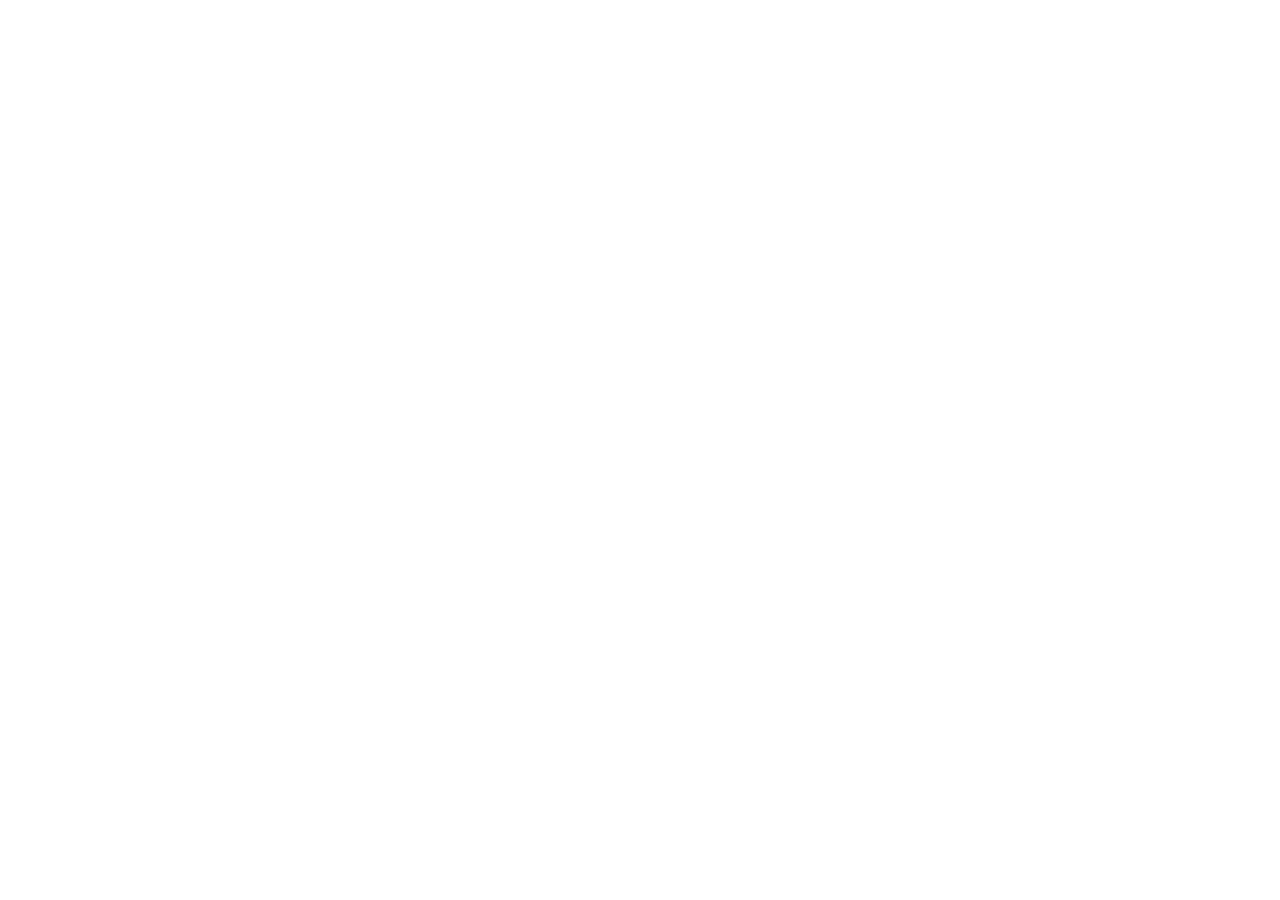
==== html/index.html @ 9abbef3a "Create index.html" ====
<!DOCTYPE html>
<html lang="en">

<head>
    <meta charset="UTF-8">
    <meta name="viewport" content="width=device-width, initial-scale=1.0">
    <title>Document</title>
</head>

<body>
    <script src="../scripts/game.js" defer></script>
</body>

</html>
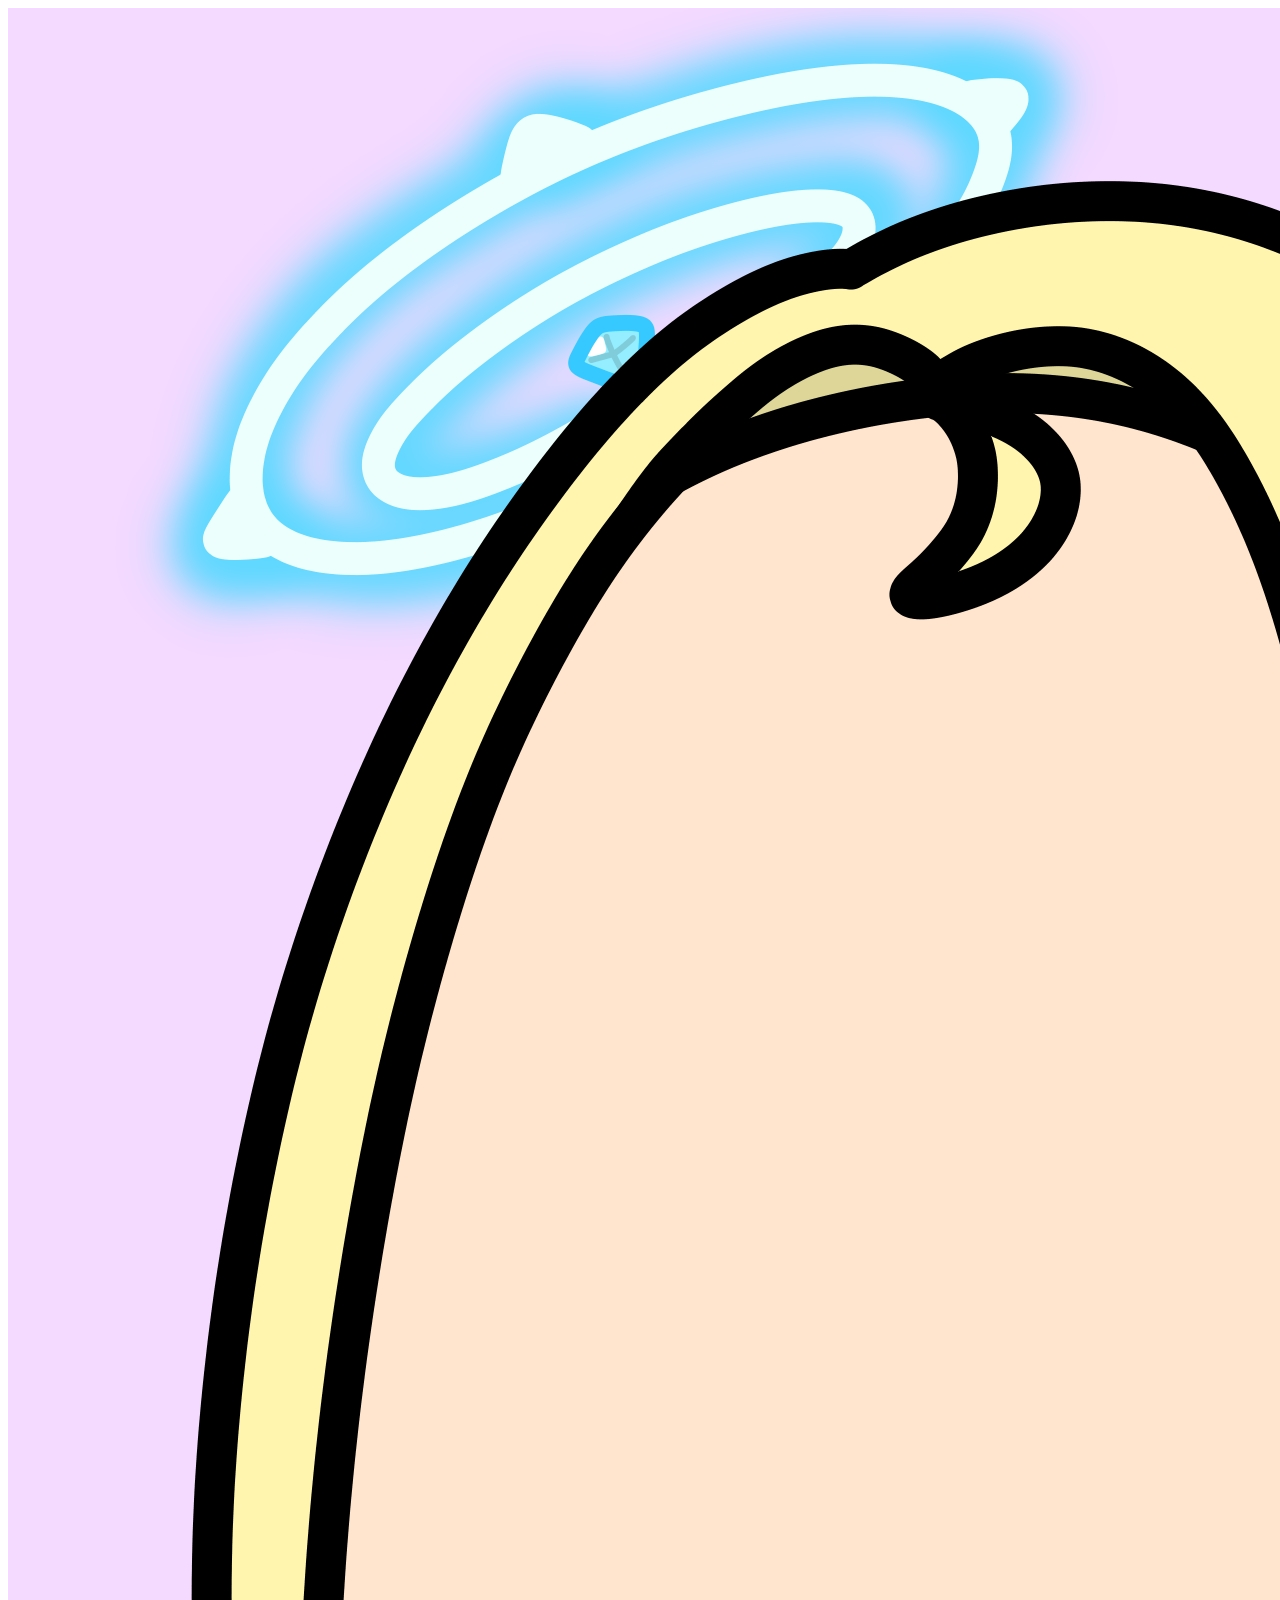
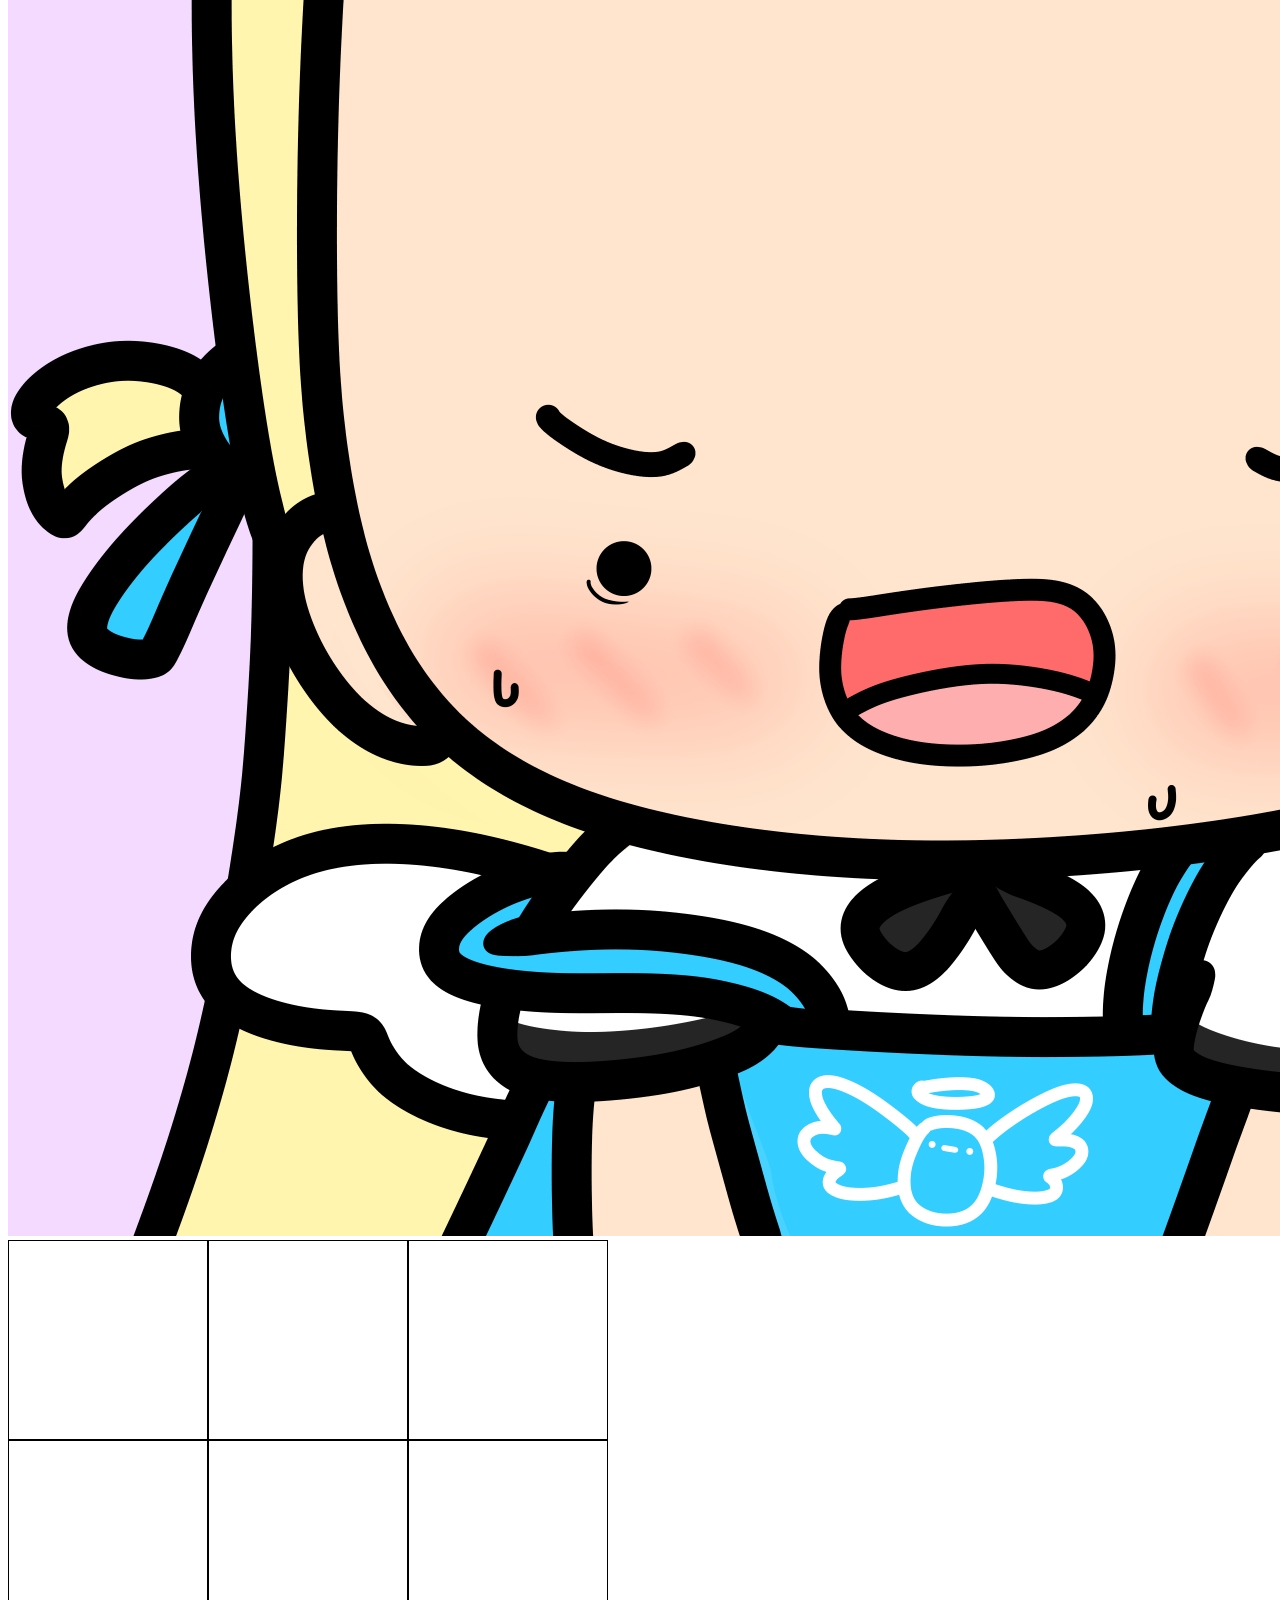
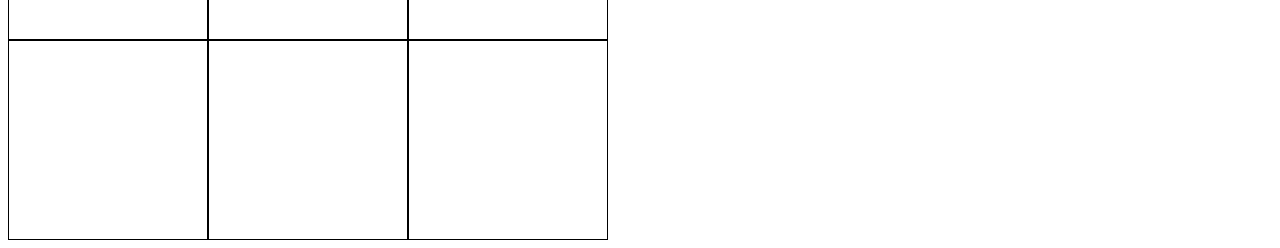
==== commit 87058efa: "added few divs for structure" ====
--- a/html/index.html
+++ b/html/index.html
@@ -4,11 +4,16 @@
 <head>
     <meta charset="UTF-8">
     <meta name="viewport" content="width=device-width, initial-scale=1.0">
-    <title>Document</title>
+    <script src="../scripts/game.js" defer></script>
+    <link rel="stylesheet" href="../styles/styles.css">
+    <title>Tic Tac Toe Game</title>
 </head>
 
 <body>
-    <script src="../scripts/game.js" defer></script>
+    <div class="main-container">
+        <img id="sora-board" src="../imgs/sora.jpg" alt="Sora" class="sora-image">
+        <div class="grid-container"></div>
+    </div>
 </body>
 
 </html>
--- a/styles/styles.css
+++ b/styles/styles.css
@@ -0,0 +1,14 @@
+.grid-container {
+    display: grid;
+    grid-template-columns: repeat(3, 200px);
+    grid-template-rows: repeat(3, 200px);
+}
+
+.grid-item {
+    border: 1px solid #000;
+    display: flex;
+    align-items: center;
+    justify-content: center;
+    font-size: 2rem;
+    cursor: pointer;
+}
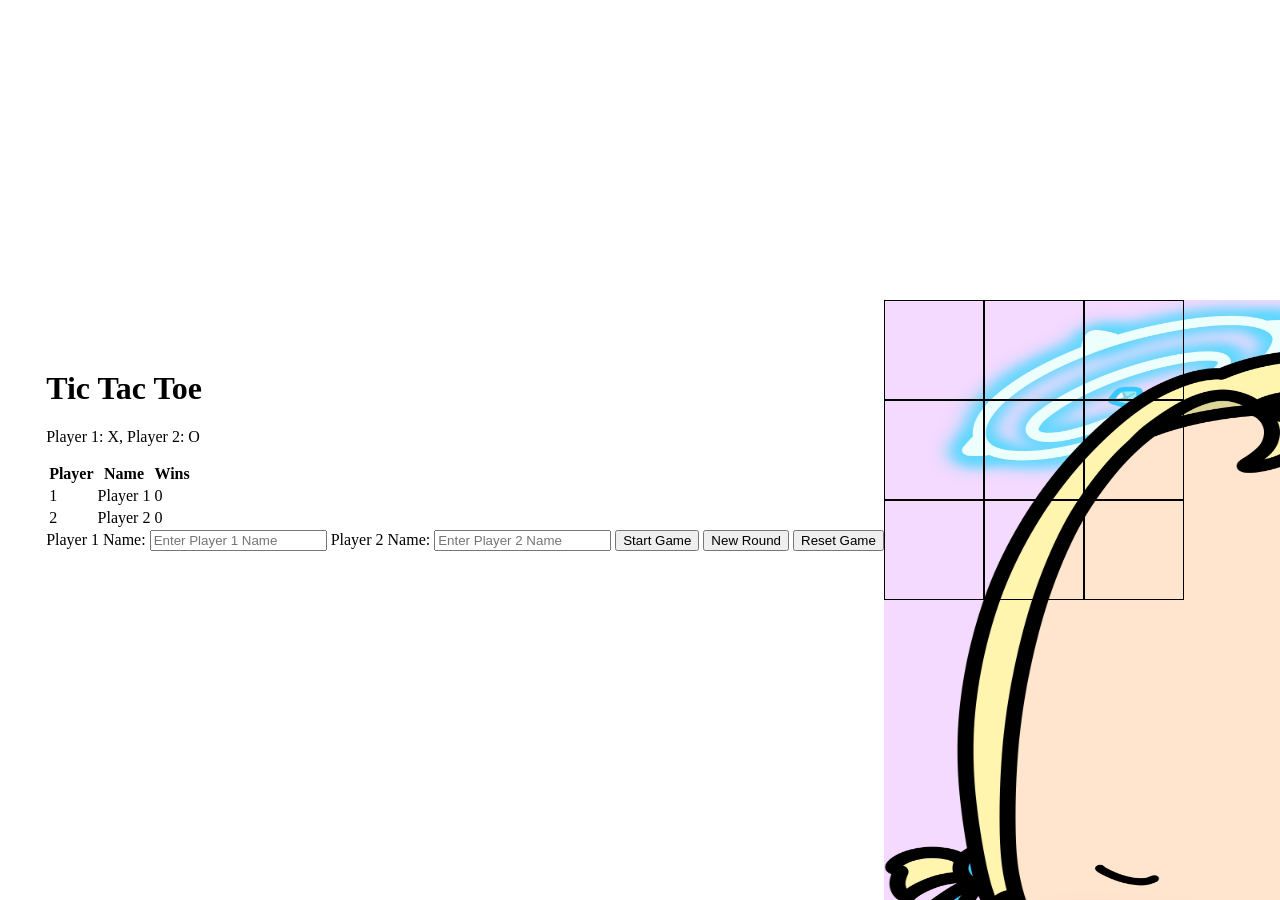
==== commit 657585cc: "restructuring of elements added seperate section for info/controls" ====
--- a/html/index.html
+++ b/html/index.html
@@ -6,13 +6,51 @@
     <meta name="viewport" content="width=device-width, initial-scale=1.0">
     <script src="../scripts/game.js" defer></script>
     <link rel="stylesheet" href="../styles/styles.css">
+    <link rel="icon" href="../imgs/sora.jpg">
     <title>Tic Tac Toe Game</title>
 </head>
 
 <body>
     <div class="main-container">
-        <img id="sora-board" src="../imgs/sora.jpg" alt="Sora" class="sora-image">
-        <div class="grid-container"></div>
+        <div class="info-container">
+            <div class='header'>
+                <h1>Tic Tac Toe</h1>
+                <p>Player 1: X, Player 2: O</p>
+            </div>
+            <div class="info">
+                <table>
+                    <tr>
+                        <th>Player</th>
+                        <th>Name</th>
+                        <th>Wins</th>
+                    </tr>
+                    <tr>
+                        <td>1</td>
+                        <td id="p1-name">Player 1</td>
+                        <td id="p1-wins">0</td>
+                    </tr>
+                    <tr>
+                        <td>2</td>
+                        <td id="p2-name">Player 2</td>
+                        <td id="p2-wins">0</td>
+                    </tr>
+                </table>
+            </div>
+            <div class="controls">
+                <label for="player1-name">Player 1 Name:</label>
+                <input type="text" id="player1-name-input" placeholder="Enter Player 1 Name">
+                <label for="player2-name">Player 2 Name:</label>
+                <input type="text" id="player2-name-input" placeholder="Enter Player 2 Name">
+                <button class="game-buttons"id="start-button">Start Game</button>
+                <button class="game-buttons" id="new-round-button">New Round</button>
+                <button class="game-buttons" id="reset-button">Reset Game</button>
+            </div>
+
+        </div>
+        <div class="game-container">
+            <img id="sora-board" src="../imgs/sora.jpg" alt="Sora" class="sora-image">
+            <div class="grid-container"></div>
+        </div>
     </div>
 </body>
 
--- a/styles/styles.css
+++ b/styles/styles.css
@@ -1,7 +1,12 @@
+body {
+    margin: auto;
+}
+
 .grid-container {
     display: grid;
-    grid-template-columns: repeat(3, 200px);
-    grid-template-rows: repeat(3, 200px);
+    grid-template-columns: repeat(3, 100px);
+    grid-template-rows: repeat(3, 100px);
+    padding-right: 50px;
 }
 
 .grid-item {
@@ -11,4 +16,18 @@
     justify-content: center;
     font-size: 2rem;
     cursor: pointer;
-}+}
+
+.main-container {
+    display: flex;
+    justify-content: center;
+    align-items: center;
+    height: 100vh;
+}
+
+#sora-board {
+    position: fixed;
+    z-index: -1;
+    width: 800px;
+    height: 800px;
+}
